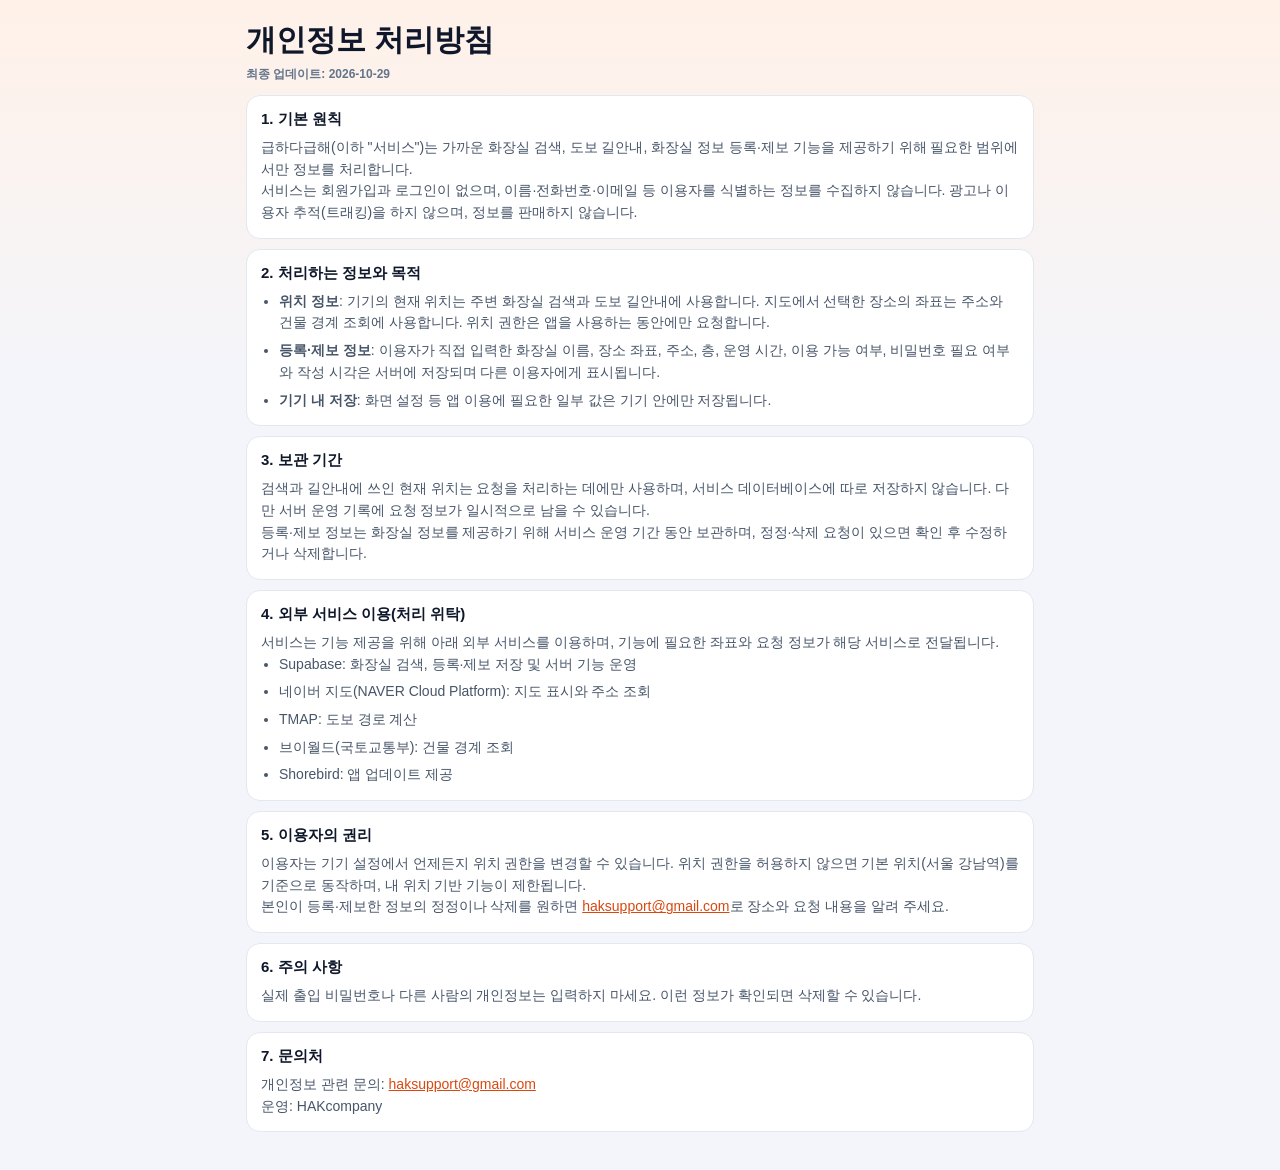
==== privacy.html @ 9cd26ad5 "급하다급해 정책 문서 (개인정보 처리방침, 고객지원, 이용약관)" ====
<!doctype html>
<html lang="ko">
  <head>
    <meta charset="UTF-8" />
    <meta name="viewport" content="width=device-width, initial-scale=1.0" />
    <title>급하다급해 개인정보 처리방침</title>
    <link rel="stylesheet" href="./styles.css" />
  </head>
  <body>
    <main class="container">
      <h1 class="title">개인정보 처리방침</h1>
      <p class="meta">최종 업데이트: 2026-10-29</p>

      <section class="card">
        <h2>1. 기본 원칙</h2>
        <p>급하다급해(이하 "서비스")는 가까운 화장실 검색, 도보 길안내, 화장실 정보 등록·제보 기능을 제공하기 위해 필요한 범위에서만 정보를 처리합니다.</p>
        <p>서비스는 회원가입과 로그인이 없으며, 이름·전화번호·이메일 등 이용자를 식별하는 정보를 수집하지 않습니다. 광고나 이용자 추적(트래킹)을 하지 않으며, 정보를 판매하지 않습니다.</p>
      </section>
      <section class="card">
        <h2>2. 처리하는 정보와 목적</h2>
        <ul>
          <li><b>위치 정보</b>: 기기의 현재 위치는 주변 화장실 검색과 도보 길안내에 사용합니다. 지도에서 선택한 장소의 좌표는 주소와 건물 경계 조회에 사용합니다. 위치 권한은 앱을 사용하는 동안에만 요청합니다.</li>
          <li><b>등록·제보 정보</b>: 이용자가 직접 입력한 화장실 이름, 장소 좌표, 주소, 층, 운영 시간, 이용 가능 여부, 비밀번호 필요 여부와 작성 시각은 서버에 저장되며 다른 이용자에게 표시됩니다.</li>
          <li><b>기기 내 저장</b>: 화면 설정 등 앱 이용에 필요한 일부 값은 기기 안에만 저장됩니다.</li>
        </ul>
      </section>
      <section class="card">
        <h2>3. 보관 기간</h2>
        <p>검색과 길안내에 쓰인 현재 위치는 요청을 처리하는 데에만 사용하며, 서비스 데이터베이스에 따로 저장하지 않습니다. 다만 서버 운영 기록에 요청 정보가 일시적으로 남을 수 있습니다.</p>
        <p>등록·제보 정보는 화장실 정보를 제공하기 위해 서비스 운영 기간 동안 보관하며, 정정·삭제 요청이 있으면 확인 후 수정하거나 삭제합니다.</p>
      </section>
      <section class="card">
        <h2>4. 외부 서비스 이용(처리 위탁)</h2>
        <p>서비스는 기능 제공을 위해 아래 외부 서비스를 이용하며, 기능에 필요한 좌표와 요청 정보가 해당 서비스로 전달됩니다.</p>
        <ul>
          <li>Supabase: 화장실 검색, 등록·제보 저장 및 서버 기능 운영</li>
          <li>네이버 지도(NAVER Cloud Platform): 지도 표시와 주소 조회</li>
          <li>TMAP: 도보 경로 계산</li>
          <li>브이월드(국토교통부): 건물 경계 조회</li>
          <li>Shorebird: 앱 업데이트 제공</li>
        </ul>
      </section>
      <section class="card">
        <h2>5. 이용자의 권리</h2>
        <p>이용자는 기기 설정에서 언제든지 위치 권한을 변경할 수 있습니다. 위치 권한을 허용하지 않으면 기본 위치(서울 강남역)를 기준으로 동작하며, 내 위치 기반 기능이 제한됩니다.</p>
        <p>본인이 등록·제보한 정보의 정정이나 삭제를 원하면 <a href="mailto:haksupport@gmail.com">haksupport@gmail.com</a>로 장소와 요청 내용을 알려 주세요.</p>
      </section>
      <section class="card">
        <h2>6. 주의 사항</h2>
        <p>실제 출입 비밀번호나 다른 사람의 개인정보는 입력하지 마세요. 이런 정보가 확인되면 삭제할 수 있습니다.</p>
      </section>
      <section class="card">
        <h2>7. 문의처</h2>
        <p>개인정보 관련 문의: <a href="mailto:haksupport@gmail.com">haksupport@gmail.com</a></p>
        <p>운영: HAKcompany</p>
      </section>
    </main>
  </body>
</html>
---- styles.css ----
:root {
  --bg: #f3f5fb;
  --card: #ffffff;
  --text: #0f172a;
  --subtext: #475569;
  --line: #e2e8f0;
  --accent: #d9480f;
}

* {
  box-sizing: border-box;
}

body {
  margin: 0;
  font-family: -apple-system, BlinkMacSystemFont, 'Segoe UI', Roboto, sans-serif;
  background: linear-gradient(180deg, #fff1e8 0%, var(--bg) 34%, var(--bg) 100%);
  color: var(--text);
}

.container {
  width: 100%;
  max-width: 820px;
  margin: 0 auto;
  padding: 20px 16px 28px;
}

.title {
  margin: 2px 0 8px;
  font-size: 30px;
  line-height: 1.2;
}

.meta {
  margin: 0 0 12px;
  color: #64748b;
  font-size: 12px;
  font-weight: 600;
}

.card {
  background: var(--card);
  border: 1px solid var(--line);
  border-radius: 14px;
  padding: 14px;
  margin-bottom: 10px;
}

.card h2 {
  margin: 0 0 8px;
  font-size: 15px;
}

.card p,
.card li {
  margin: 0;
  color: var(--subtext);
  font-size: 14px;
  line-height: 1.55;
}

.card ul {
  margin: 0;
  padding-left: 18px;
  display: grid;
  gap: 6px;
}

.pill {
  display: inline-block;
  margin-top: 8px;
  background: #fff1e8;
  border: 1px solid #ffc9a8;
  color: #9a3412;
  border-radius: 999px;
  padding: 6px 10px;
  font-size: 12px;
  font-weight: 700;
}

a {
  color: var(--accent);
}
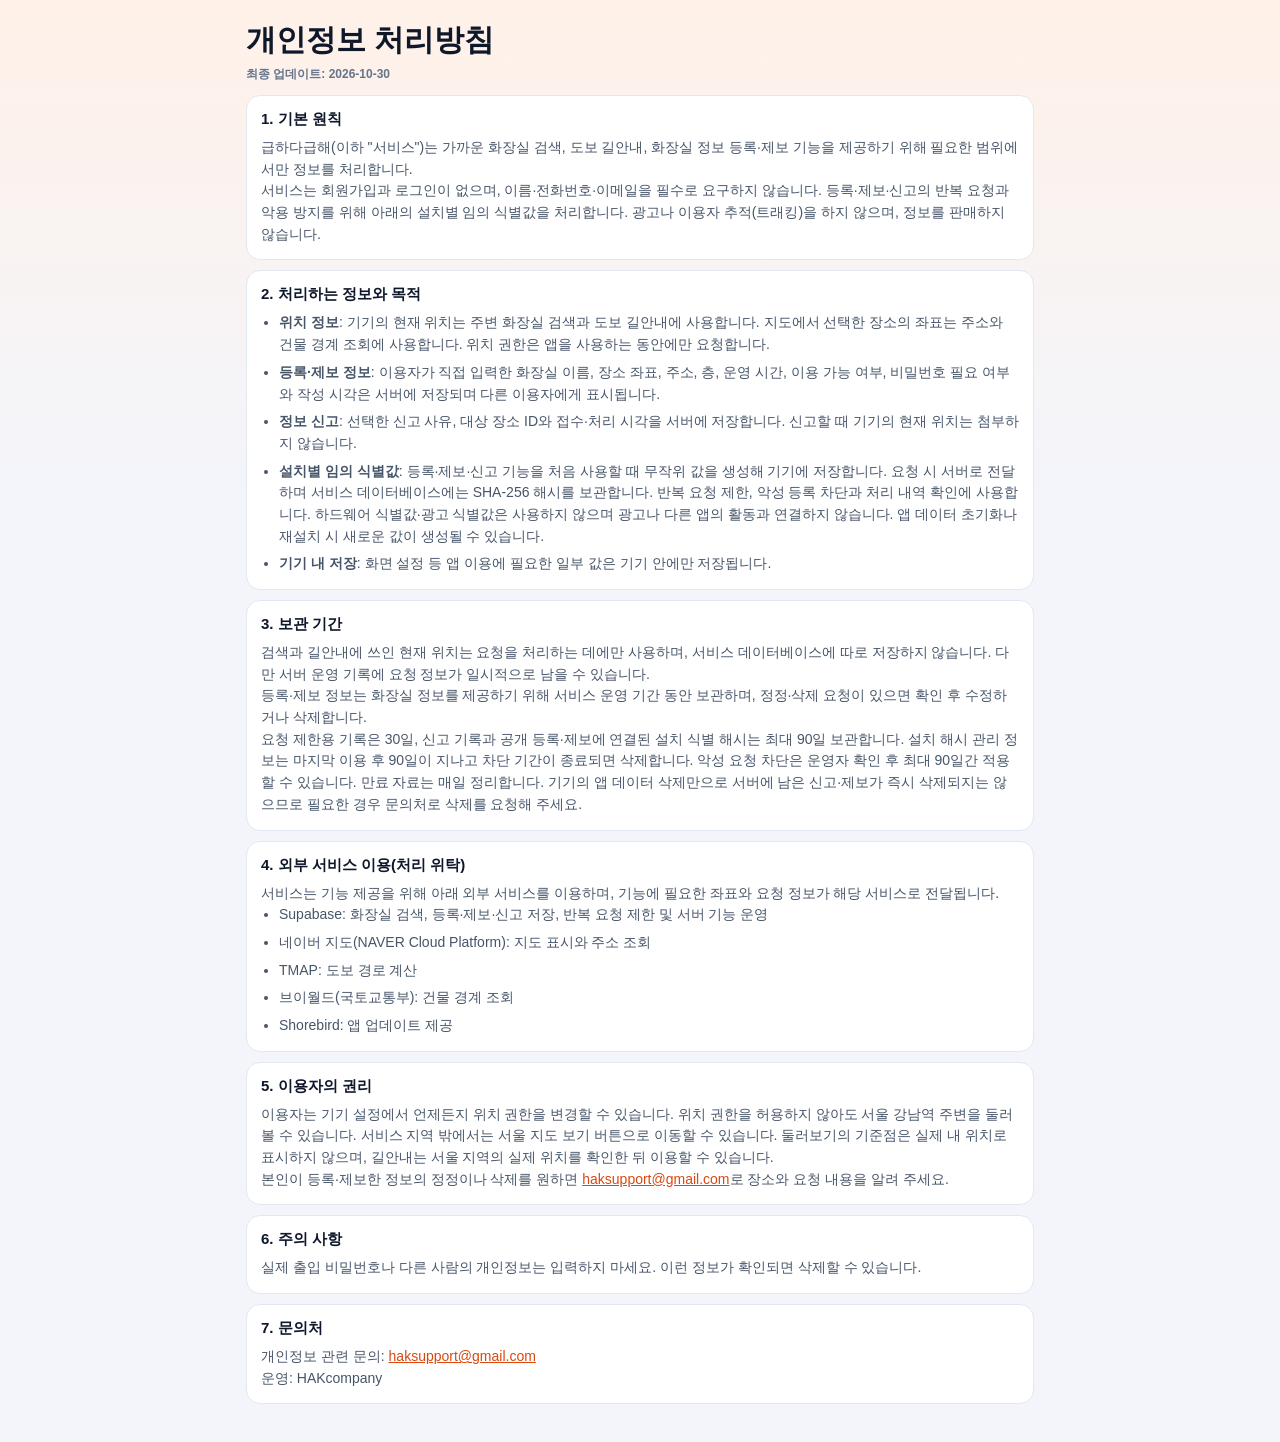
==== commit c60b05c8: "Explain report moderation and installation identifier retention" ====
--- a/privacy.html
+++ b/privacy.html
@@ -9,18 +9,20 @@
   <body>
     <main class="container">
       <h1 class="title">개인정보 처리방침</h1>
-      <p class="meta">최종 업데이트: 2026-10-29</p>
+      <p class="meta">최종 업데이트: 2026-10-30</p>
 
       <section class="card">
         <h2>1. 기본 원칙</h2>
         <p>급하다급해(이하 "서비스")는 가까운 화장실 검색, 도보 길안내, 화장실 정보 등록·제보 기능을 제공하기 위해 필요한 범위에서만 정보를 처리합니다.</p>
-        <p>서비스는 회원가입과 로그인이 없으며, 이름·전화번호·이메일 등 이용자를 식별하는 정보를 수집하지 않습니다. 광고나 이용자 추적(트래킹)을 하지 않으며, 정보를 판매하지 않습니다.</p>
+        <p>서비스는 회원가입과 로그인이 없으며, 이름·전화번호·이메일을 필수로 요구하지 않습니다. 등록·제보·신고의 반복 요청과 악용 방지를 위해 아래의 설치별 임의 식별값을 처리합니다. 광고나 이용자 추적(트래킹)을 하지 않으며, 정보를 판매하지 않습니다.</p>
       </section>
       <section class="card">
         <h2>2. 처리하는 정보와 목적</h2>
         <ul>
           <li><b>위치 정보</b>: 기기의 현재 위치는 주변 화장실 검색과 도보 길안내에 사용합니다. 지도에서 선택한 장소의 좌표는 주소와 건물 경계 조회에 사용합니다. 위치 권한은 앱을 사용하는 동안에만 요청합니다.</li>
           <li><b>등록·제보 정보</b>: 이용자가 직접 입력한 화장실 이름, 장소 좌표, 주소, 층, 운영 시간, 이용 가능 여부, 비밀번호 필요 여부와 작성 시각은 서버에 저장되며 다른 이용자에게 표시됩니다.</li>
+          <li><b>정보 신고</b>: 선택한 신고 사유, 대상 장소 ID와 접수·처리 시각을 서버에 저장합니다. 신고할 때 기기의 현재 위치는 첨부하지 않습니다.</li>
+          <li><b>설치별 임의 식별값</b>: 등록·제보·신고 기능을 처음 사용할 때 무작위 값을 생성해 기기에 저장합니다. 요청 시 서버로 전달하며 서비스 데이터베이스에는 SHA-256 해시를 보관합니다. 반복 요청 제한, 악성 등록 차단과 처리 내역 확인에 사용합니다. 하드웨어 식별값·광고 식별값은 사용하지 않으며 광고나 다른 앱의 활동과 연결하지 않습니다. 앱 데이터 초기화나 재설치 시 새로운 값이 생성될 수 있습니다.</li>
           <li><b>기기 내 저장</b>: 화면 설정 등 앱 이용에 필요한 일부 값은 기기 안에만 저장됩니다.</li>
         </ul>
       </section>
@@ -28,12 +30,13 @@
         <h2>3. 보관 기간</h2>
         <p>검색과 길안내에 쓰인 현재 위치는 요청을 처리하는 데에만 사용하며, 서비스 데이터베이스에 따로 저장하지 않습니다. 다만 서버 운영 기록에 요청 정보가 일시적으로 남을 수 있습니다.</p>
         <p>등록·제보 정보는 화장실 정보를 제공하기 위해 서비스 운영 기간 동안 보관하며, 정정·삭제 요청이 있으면 확인 후 수정하거나 삭제합니다.</p>
+      <p>요청 제한용 기록은 30일, 신고 기록과 공개 등록·제보에 연결된 설치 식별 해시는 최대 90일 보관합니다. 설치 해시 관리 정보는 마지막 이용 후 90일이 지나고 차단 기간이 종료되면 삭제합니다. 악성 요청 차단은 운영자 확인 후 최대 90일간 적용할 수 있습니다. 만료 자료는 매일 정리합니다. 기기의 앱 데이터 삭제만으로 서버에 남은 신고·제보가 즉시 삭제되지는 않으므로 필요한 경우 문의처로 삭제를 요청해 주세요.</p>
       </section>
       <section class="card">
         <h2>4. 외부 서비스 이용(처리 위탁)</h2>
         <p>서비스는 기능 제공을 위해 아래 외부 서비스를 이용하며, 기능에 필요한 좌표와 요청 정보가 해당 서비스로 전달됩니다.</p>
         <ul>
-          <li>Supabase: 화장실 검색, 등록·제보 저장 및 서버 기능 운영</li>
+          <li>Supabase: 화장실 검색, 등록·제보·신고 저장, 반복 요청 제한 및 서버 기능 운영</li>
           <li>네이버 지도(NAVER Cloud Platform): 지도 표시와 주소 조회</li>
           <li>TMAP: 도보 경로 계산</li>
           <li>브이월드(국토교통부): 건물 경계 조회</li>
@@ -42,7 +45,7 @@
       </section>
       <section class="card">
         <h2>5. 이용자의 권리</h2>
-        <p>이용자는 기기 설정에서 언제든지 위치 권한을 변경할 수 있습니다. 위치 권한을 허용하지 않으면 기본 위치(서울 강남역)를 기준으로 동작하며, 내 위치 기반 기능이 제한됩니다.</p>
+        <p>이용자는 기기 설정에서 언제든지 위치 권한을 변경할 수 있습니다. 위치 권한을 허용하지 않아도 서울 강남역 주변을 둘러볼 수 있습니다. 서비스 지역 밖에서는 서울 지도 보기 버튼으로 이동할 수 있습니다. 둘러보기의 기준점은 실제 내 위치로 표시하지 않으며, 길안내는 서울 지역의 실제 위치를 확인한 뒤 이용할 수 있습니다.</p>
         <p>본인이 등록·제보한 정보의 정정이나 삭제를 원하면 <a href="mailto:haksupport@gmail.com">haksupport@gmail.com</a>로 장소와 요청 내용을 알려 주세요.</p>
       </section>
       <section class="card">
